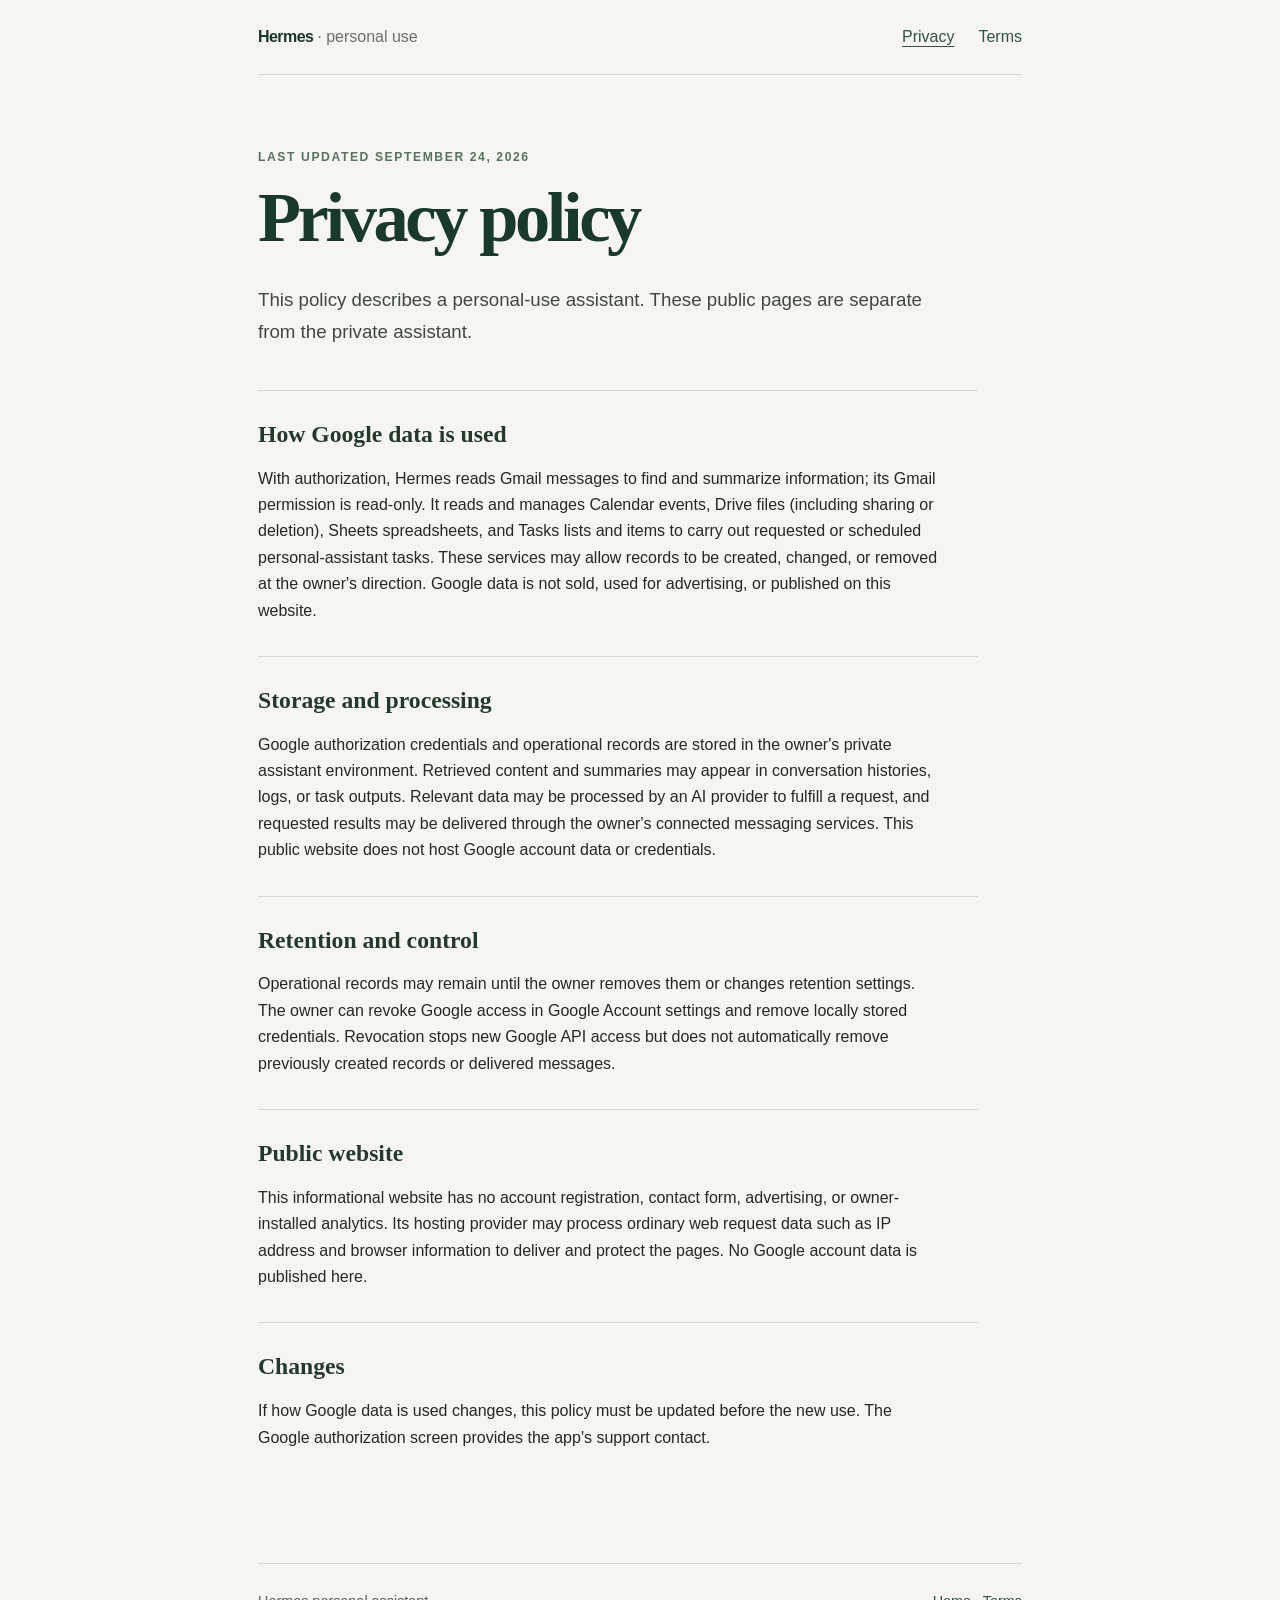
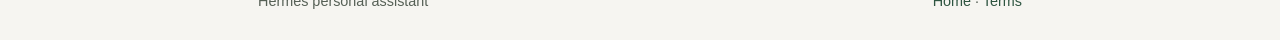
==== privacy.html @ 0191af19 "Publish personal-assistant information pages" ====
<!doctype html>
<html lang="en">
<head><meta charset="utf-8"><meta name="viewport" content="width=device-width,initial-scale=1"><meta name="description" content="Privacy policy for the Hermes personal assistant Google integration."><title>Privacy · Hermes personal assistant</title><link rel="stylesheet" href="./style.css"></head>
<body><div class="shell">
  <header><a class="brand" href="./">Hermes <span>· personal use</span></a><nav aria-label="Site"><a aria-current="page" href="./privacy.html">Privacy</a><a href="./terms.html">Terms</a></nav></header>
  <main class="document">
    <p class="eyebrow">Last updated September 24, 2026</p><h1>Privacy policy</h1>
    <p class="lead">This policy describes a personal-use assistant. These public pages are separate from the private assistant.</p>
    <h2>How Google data is used</h2><p>With authorization, Hermes reads Gmail messages to find and summarize information; its Gmail permission is read-only. It reads and manages Calendar events, Drive files (including sharing or deletion), Sheets spreadsheets, and Tasks lists and items to carry out requested or scheduled personal-assistant tasks. These services may allow records to be created, changed, or removed at the owner's direction. Google data is not sold, used for advertising, or published on this website.</p>
    <h2>Storage and processing</h2><p>Google authorization credentials and operational records are stored in the owner's private assistant environment. Retrieved content and summaries may appear in conversation histories, logs, or task outputs. Relevant data may be processed by an AI provider to fulfill a request, and requested results may be delivered through the owner's connected messaging services. This public website does not host Google account data or credentials.</p>
    <h2>Retention and control</h2><p>Operational records may remain until the owner removes them or changes retention settings. The owner can revoke Google access in Google Account settings and remove locally stored credentials. Revocation stops new Google API access but does not automatically remove previously created records or delivered messages.</p>
    <h2>Public website</h2><p>This informational website has no account registration, contact form, advertising, or owner-installed analytics. Its hosting provider may process ordinary web request data such as IP address and browser information to deliver and protect the pages. No Google account data is published here.</p>
    <h2>Changes</h2><p>If how Google data is used changes, this policy must be updated before the new use. The Google authorization screen provides the app's support contact.</p>
  </main><footer><span>Hermes personal assistant</span><span><a href="./">Home</a> · <a href="./terms.html">Terms</a></span></footer>
</div></body></html>
---- style.css ----
*{box-sizing:border-box}html{color-scheme:light}body{margin:0;background:#f6f5f1;color:#242922;font-family:ui-sans-serif,-apple-system,BlinkMacSystemFont,"Segoe UI",sans-serif;line-height:1.65}.shell{max-width:820px;min-height:100svh;margin:0 auto;padding:0 28px;display:flex;flex-direction:column}header,footer{display:flex;justify-content:space-between;align-items:center;gap:16px}header{border-bottom:1px solid #d7dbd1;padding:24px 0}footer{margin-top:auto;border-top:1px solid #d7dbd1;padding:26px 0;color:#566056;font-size:.9rem}.brand{font-weight:750;letter-spacing:-.035em;color:#1c362a;text-decoration:none}.brand span{font-weight:400;color:#687168;letter-spacing:0}nav{display:flex;gap:24px}nav a,footer a{color:#2e5541;text-decoration:none}a{color:#245e42;text-underline-offset:.22em}a:hover{text-decoration:underline}a:focus-visible{outline:3px solid #276a48;outline-offset:4px;border-radius:2px}nav [aria-current=page]{text-decoration:underline}main{padding:72px 0 96px}.eyebrow{margin:0 0 12px;text-transform:uppercase;letter-spacing:.13em;color:#56735e;font-size:.76rem;font-weight:700}h1{font-family:Georgia,serif;font-size:clamp(2.55rem,7vw,4.4rem);line-height:1.09;letter-spacing:-.048em;margin:0 0 28px;max-width:660px;color:#193929}h2{font-family:Georgia,serif;font-size:1.48rem;line-height:1.3;color:#233a2a;margin:0 0 8px}.lead{font-size:1.17rem;line-height:1.7;color:#3e493f;max-width:690px;margin:0 0 60px}section{border-top:1px solid #d7dbd1;padding:25px 0 28px}section p{margin:0;max-width:680px}.document{max-width:720px}.document .lead{margin-bottom:42px}.document h2{border-top:1px solid #d7dbd1;padding-top:28px;margin-top:32px}.document p,.document li{max-width:680px}.document li{margin:.55rem 0}.document ul{padding-left:22px}@media(max-width:600px){.shell{padding:0 20px}header{align-items:flex-start;flex-direction:column;gap:12px}main{padding:52px 0 72px}.lead{margin-bottom:38px}footer{align-items:flex-start;flex-direction:column;gap:3px}}
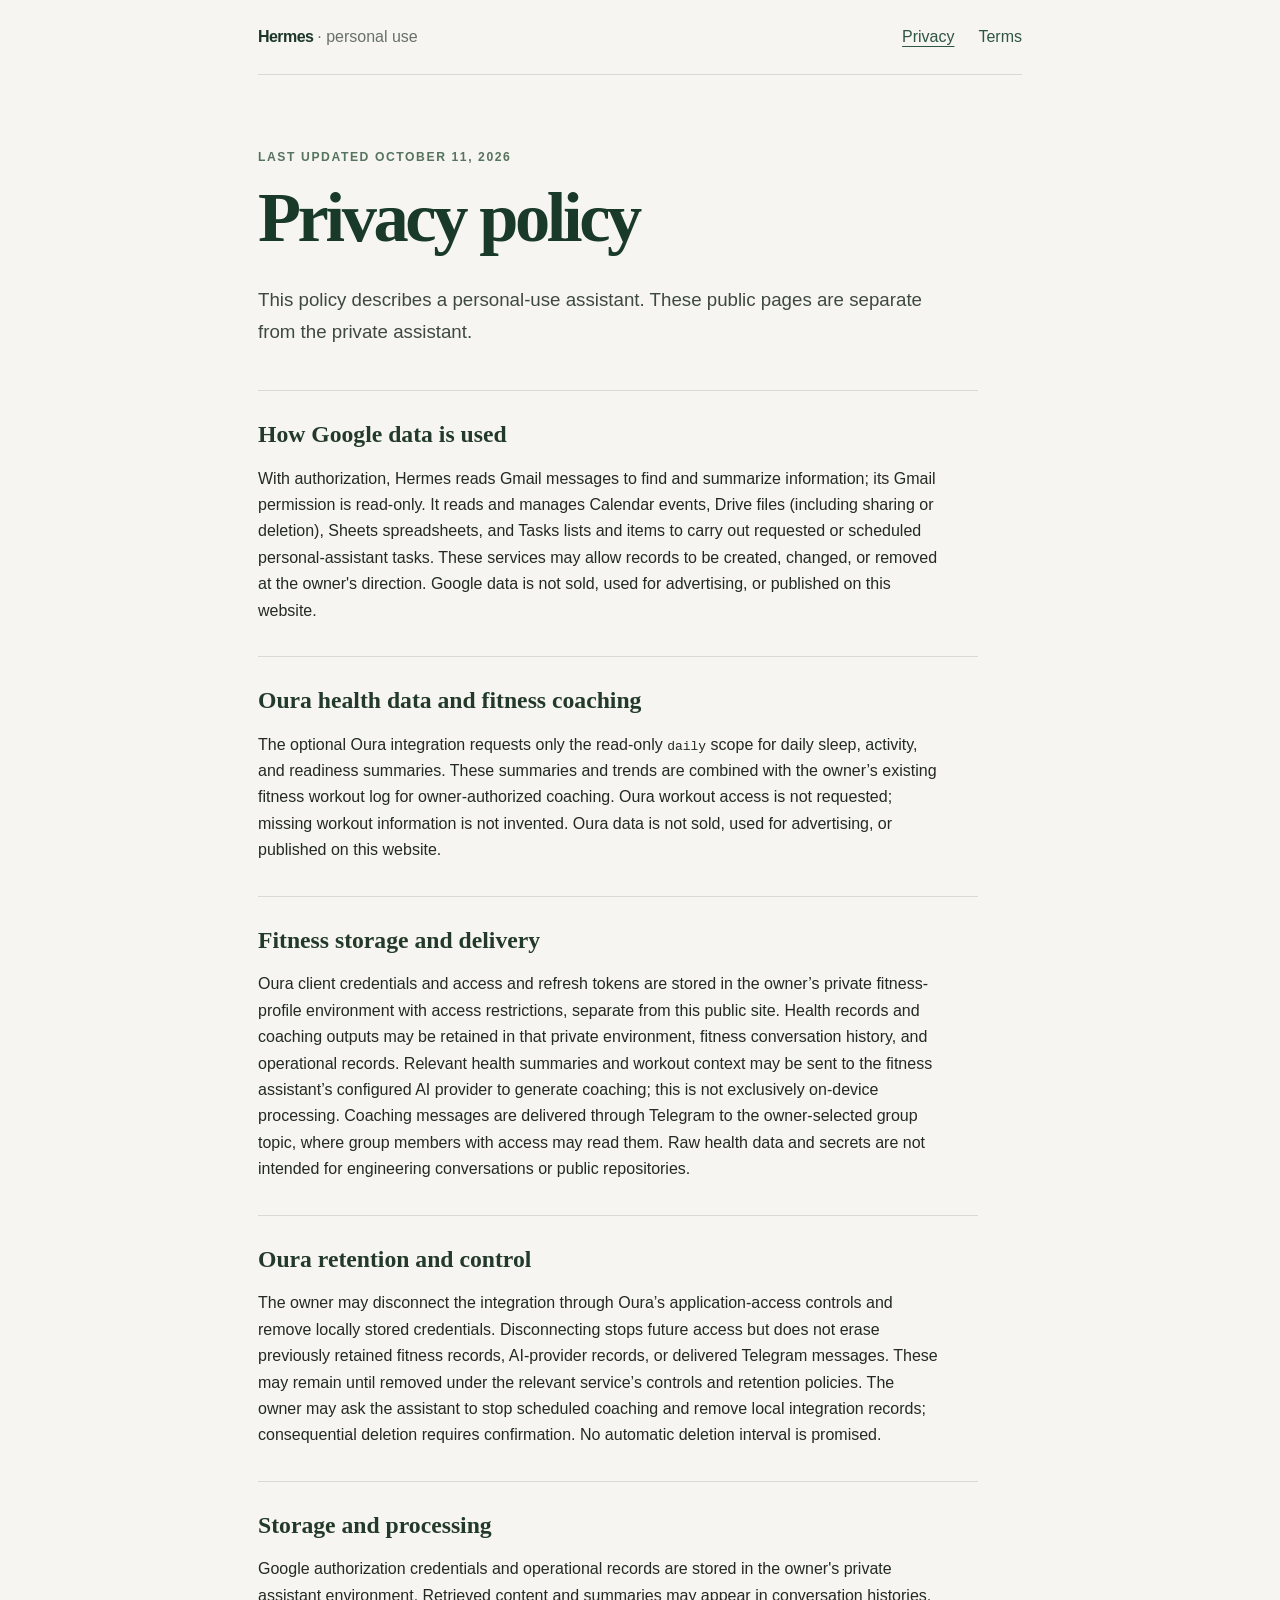
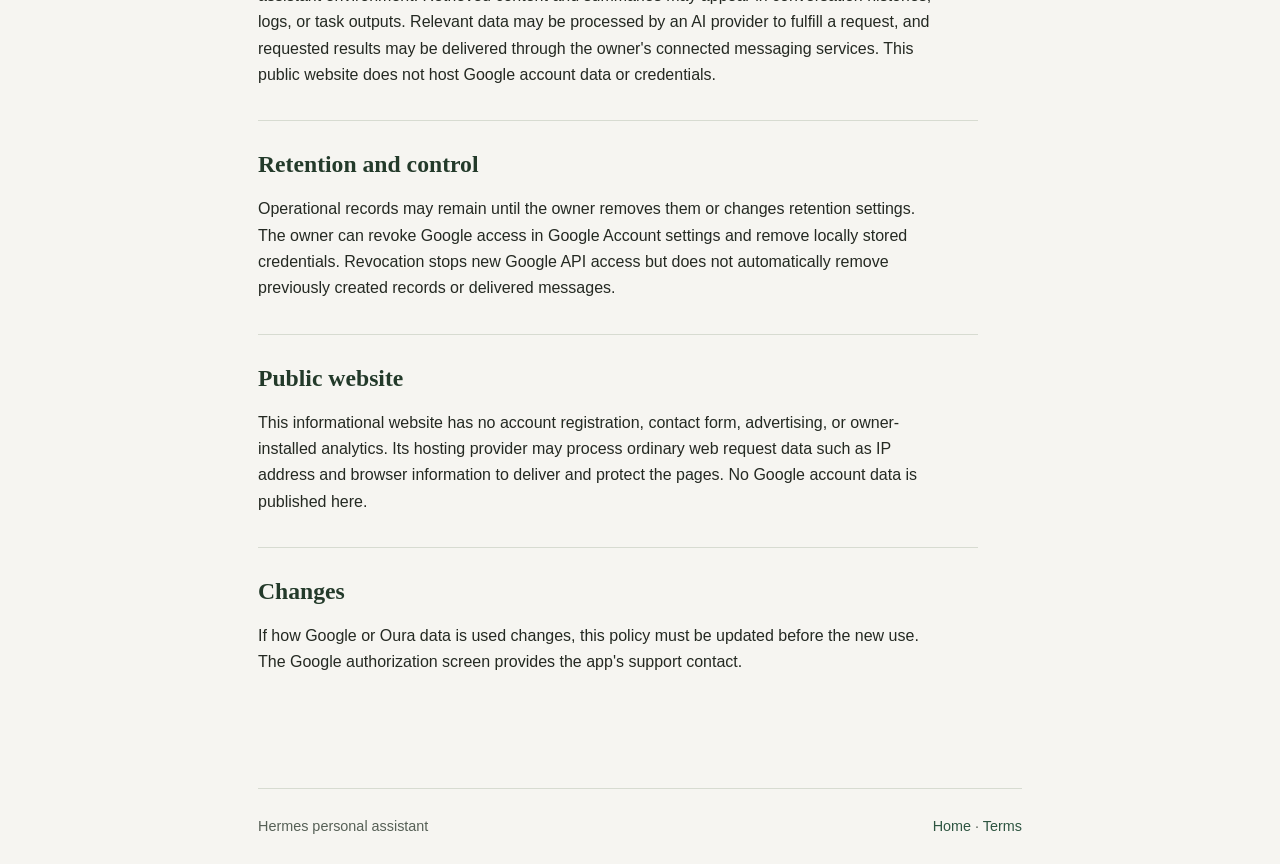
==== commit 8439b756: "docs: disclose read-only Oura fitness coaching and privacy" ====
--- a/privacy.html
+++ b/privacy.html
@@ -1,15 +1,18 @@
 <!doctype html>
 <html lang="en">
-<head><meta charset="utf-8"><meta name="viewport" content="width=device-width,initial-scale=1"><meta name="description" content="Privacy policy for the Hermes personal assistant Google integration."><title>Privacy · Hermes personal assistant</title><link rel="stylesheet" href="./style.css"></head>
+<head><meta charset="utf-8"><meta name="viewport" content="width=device-width,initial-scale=1"><meta name="description" content="Privacy policy for the Hermes personal assistant Google and Oura integrations."><title>Privacy · Hermes personal assistant</title><link rel="stylesheet" href="./style.css"></head>
 <body><div class="shell">
   <header><a class="brand" href="./">Hermes <span>· personal use</span></a><nav aria-label="Site"><a aria-current="page" href="./privacy.html">Privacy</a><a href="./terms.html">Terms</a></nav></header>
   <main class="document">
-    <p class="eyebrow">Last updated September 24, 2026</p><h1>Privacy policy</h1>
+    <p class="eyebrow">Last updated October 11, 2026</p><h1>Privacy policy</h1>
     <p class="lead">This policy describes a personal-use assistant. These public pages are separate from the private assistant.</p>
     <h2>How Google data is used</h2><p>With authorization, Hermes reads Gmail messages to find and summarize information; its Gmail permission is read-only. It reads and manages Calendar events, Drive files (including sharing or deletion), Sheets spreadsheets, and Tasks lists and items to carry out requested or scheduled personal-assistant tasks. These services may allow records to be created, changed, or removed at the owner's direction. Google data is not sold, used for advertising, or published on this website.</p>
+    <h2>Oura health data and fitness coaching</h2><p>The optional Oura integration requests only the read-only <code>daily</code> scope for daily sleep, activity, and readiness summaries. These summaries and trends are combined with the owner’s existing fitness workout log for owner-authorized coaching. Oura workout access is not requested; missing workout information is not invented. Oura data is not sold, used for advertising, or published on this website.</p>
+    <h2>Fitness storage and delivery</h2><p>Oura client credentials and access and refresh tokens are stored in the owner’s private fitness-profile environment with access restrictions, separate from this public site. Health records and coaching outputs may be retained in that private environment, fitness conversation history, and operational records. Relevant health summaries and workout context may be sent to the fitness assistant’s configured AI provider to generate coaching; this is not exclusively on-device processing. Coaching messages are delivered through Telegram to the owner-selected group topic, where group members with access may read them. Raw health data and secrets are not intended for engineering conversations or public repositories.</p>
+    <h2>Oura retention and control</h2><p>The owner may disconnect the integration through Oura’s application-access controls and remove locally stored credentials. Disconnecting stops future access but does not erase previously retained fitness records, AI-provider records, or delivered Telegram messages. These may remain until removed under the relevant service’s controls and retention policies. The owner may ask the assistant to stop scheduled coaching and remove local integration records; consequential deletion requires confirmation. No automatic deletion interval is promised.</p>
     <h2>Storage and processing</h2><p>Google authorization credentials and operational records are stored in the owner's private assistant environment. Retrieved content and summaries may appear in conversation histories, logs, or task outputs. Relevant data may be processed by an AI provider to fulfill a request, and requested results may be delivered through the owner's connected messaging services. This public website does not host Google account data or credentials.</p>
     <h2>Retention and control</h2><p>Operational records may remain until the owner removes them or changes retention settings. The owner can revoke Google access in Google Account settings and remove locally stored credentials. Revocation stops new Google API access but does not automatically remove previously created records or delivered messages.</p>
     <h2>Public website</h2><p>This informational website has no account registration, contact form, advertising, or owner-installed analytics. Its hosting provider may process ordinary web request data such as IP address and browser information to deliver and protect the pages. No Google account data is published here.</p>
-    <h2>Changes</h2><p>If how Google data is used changes, this policy must be updated before the new use. The Google authorization screen provides the app's support contact.</p>
+    <h2>Changes</h2><p>If how Google or Oura data is used changes, this policy must be updated before the new use. The Google authorization screen provides the app's support contact.</p>
   </main><footer><span>Hermes personal assistant</span><span><a href="./">Home</a> · <a href="./terms.html">Terms</a></span></footer>
 </div></body></html>
